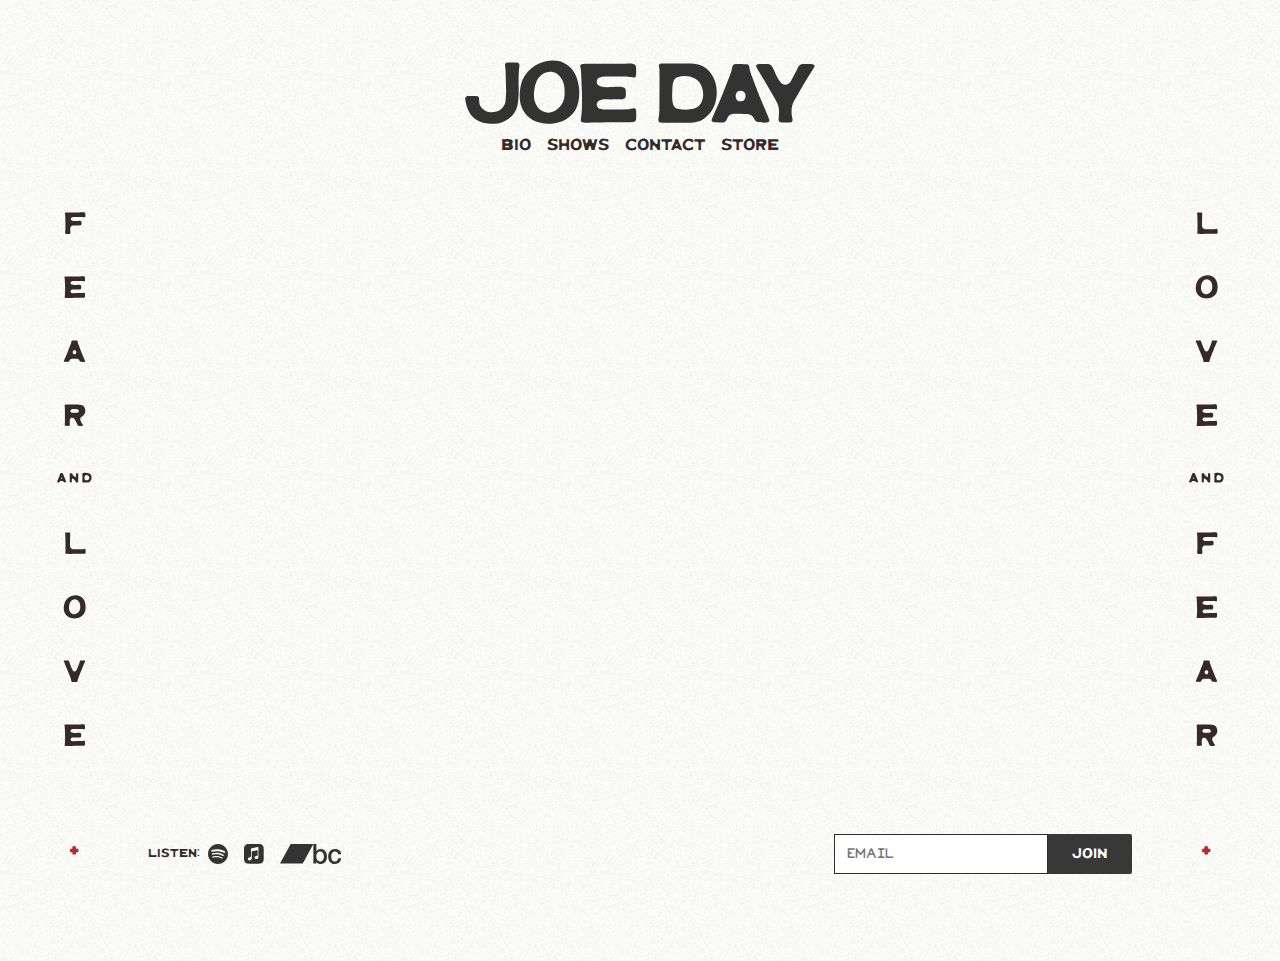
==== index.html @ d2a9a16f "Updates" ====
<!doctype html><html lang="en"><head><meta charset="utf-8"/><link rel="icon" href="/favicon.ico"/><link rel="apple-touch-icon" sizes="180x180" href="/apple-touch-icon.png"><link rel="icon" type="image/png" sizes="32x32" href="/favicon-32x32.png"><link rel="icon" type="image/png" sizes="16x16" href="/favicon-16x16.png"><link rel="manifest" href="/site.webmanifest"><meta name="viewport" content="width=device-width,height=device-height,initial-scale=1"/><meta name="theme-color" content="#000000"/><meta property="og:title" content="Preorder Joe Day’s new album Halflight"/><meta property="og:description" content="Streaming everywhere August 6. Vinyl shipping in October."/><meta property="og:image" content="/HalflightVinylMockup.jpg"/><meta property="og:url" content="https://joedaymusic.com"/><meta property="og:type" content="website"/><meta name="Joe Day Music" content="New album Halflight out August 6th"/><link rel="apple-touch-icon" href="/logo192.png"/><link rel="manifest" href="/manifest.json"/><title>joe day music - new album Halflight out August 6th</title><link href="/static/css/main.81d1c0cc.chunk.css" rel="stylesheet"></head><body><noscript>You need to enable JavaScript to run this app.</noscript><div id="root"></div><script>!function(e){function r(r){for(var n,i,a=r[0],c=r[1],l=r[2],s=0,p=[];s<a.length;s++)i=a[s],Object.prototype.hasOwnProperty.call(o,i)&&o[i]&&p.push(o[i][0]),o[i]=0;for(n in c)Object.prototype.hasOwnProperty.call(c,n)&&(e[n]=c[n]);for(f&&f(r);p.length;)p.shift()();return u.push.apply(u,l||[]),t()}function t(){for(var e,r=0;r<u.length;r++){for(var t=u[r],n=!0,a=1;a<t.length;a++){var c=t[a];0!==o[c]&&(n=!1)}n&&(u.splice(r--,1),e=i(i.s=t[0]))}return e}var n={},o={1:0},u=[];function i(r){if(n[r])return n[r].exports;var t=n[r]={i:r,l:!1,exports:{}};return e[r].call(t.exports,t,t.exports,i),t.l=!0,t.exports}i.e=function(e){var r=[],t=o[e];if(0!==t)if(t)r.push(t[2]);else{var n=new Promise((function(r,n){t=o[e]=[r,n]}));r.push(t[2]=n);var u,a=document.createElement("script");a.charset="utf-8",a.timeout=120,i.nc&&a.setAttribute("nonce",i.nc),a.src=function(e){return i.p+"static/js/"+({}[e]||e)+"."+{3:"8123607f"}[e]+".chunk.js"}(e);var c=new Error;u=function(r){a.onerror=a.onload=null,clearTimeout(l);var t=o[e];if(0!==t){if(t){var n=r&&("load"===r.type?"missing":r.type),u=r&&r.target&&r.target.src;c.message="Loading chunk "+e+" failed.\n("+n+": "+u+")",c.name="ChunkLoadError",c.type=n,c.request=u,t[1](c)}o[e]=void 0}};var l=setTimeout((function(){u({type:"timeout",target:a})}),12e4);a.onerror=a.onload=u,document.head.appendChild(a)}return Promise.all(r)},i.m=e,i.c=n,i.d=function(e,r,t){i.o(e,r)||Object.defineProperty(e,r,{enumerable:!0,get:t})},i.r=function(e){"undefined"!=typeof Symbol&&Symbol.toStringTag&&Object.defineProperty(e,Symbol.toStringTag,{value:"Module"}),Object.defineProperty(e,"__esModule",{value:!0})},i.t=function(e,r){if(1&r&&(e=i(e)),8&r)return e;if(4&r&&"object"==typeof e&&e&&e.__esModule)return e;var t=Object.create(null);if(i.r(t),Object.defineProperty(t,"default",{enumerable:!0,value:e}),2&r&&"string"!=typeof e)for(var n in e)i.d(t,n,function(r){return e[r]}.bind(null,n));return t},i.n=function(e){var r=e&&e.__esModule?function(){return e.default}:function(){return e};return i.d(r,"a",r),r},i.o=function(e,r){return Object.prototype.hasOwnProperty.call(e,r)},i.p="/",i.oe=function(e){throw console.error(e),e};var a=this.webpackJsonpjoedaymusic=this.webpackJsonpjoedaymusic||[],c=a.push.bind(a);a.push=r,a=a.slice();for(var l=0;l<a.length;l++)r(a[l]);var f=c;t()}([])</script><script src="/static/js/2.4524b894.chunk.js"></script><script src="/static/js/main.ec3247ae.chunk.js"></script></body></html>
---- static/css/main.81d1c0cc.chunk.css ----
body,html{height:100%}body{margin:0;background-color:#333;font-family:"Oaxaca",-apple-system,BlinkMacSystemFont,"Segoe UI","Roboto","Oxygen","Ubuntu","Cantarell","Fira Sans","Droid Sans","Helvetica Neue",sans-serif;-webkit-font-smoothing:antialiased;-moz-osx-font-smoothing:grayscale}#root{height:100%}code{font-family:source-code-pro,Menlo,Monaco,Consolas,"Courier New",monospace}@font-face{font-family:"Oaxaca";src:local("Oaxaca"),url(/static/media/Oaxaca.c7e6d112.eot),url(/static/media/Oaxaca.f63270e4.svg) format("svg"),url(/static/media/Oaxaca.2e3c5da6.woff) format("woff"),url(/static/media/Oaxaca.ff43adc2.woff2) format("woff2"),url(/static/media/Oaxaca.c7e6d112.eot?#iefix) format("embedded-opentype")}@font-face{font-family:"Mojave";src:local("Mojave"),url(/static/media/Mojave.374a1930.eot),url(/static/media/Mojave.40712bd8.svg) format("svg"),url(/static/media/Mojave.e47f7054.woff) format("woff"),url(/static/media/Mojave.e7b2c6ed.woff2) format("woff2"),url(/static/media/Mojave.374a1930.eot?#iefix) format("embedded-opentype")}@font-face{font-family:"Sonoma";src:local("Sonoma"),url(/static/media/Sonoma.c1d33930.eot),url(/static/media/Sonoma.c3b6caa3.svg) format("svg"),url(/static/media/Sonoma.3a3c6311.woff) format("woff"),url(/static/media/Sonoma.1a1abfdf.woff2) format("woff2"),url(/static/media/Sonoma.c1d33930.eot?#iefix) format("embedded-opentype")}.home-grid{margin:0;display:flex}.home-content{max-width:100%}.responsive-image{max-width:100%;height:auto}.headline-img{margin-top:24px}a{color:#af2b38;text-decoration:none}a:hover{text-decoration:underline}.description{font-size:29px;letter-spacing:-1.25px;margin:10px 0 0 10px}.headline-blocks{margin:36px 0 0;line-height:.9}.headline-blocks p{margin:0;text-align:center}.headline-block-1{font-size:13vw;letter-spacing:-1vw}.headline-block-2{font-size:4.3vw;padding-bottom:4px}.headline-block-3{font-size:13.6vw;letter-spacing:-1vw}.headline-block-4{font-size:2.8vw;line-height:1}@media only screen and (min-width:1440px){.headline-block-1{font-size:161px;letter-spacing:-8px}.headline-block-2{font-size:51px}.headline-block-3{font-size:155px;letter-spacing:-8px}.headline-block-4{font-size:35px;line-height:unset;letter-spacing:-1px}}.show-row{display:flex;justify-content:space-between;align-items:baseline;font-size:20px;padding:6px 0}.city-state:before,.playing-with:before{color:var(--color-accent);font-family:"Oaxaca";content:"*";padding:0 18px;position:relative;top:8px}.playing-with,.tiny{font-family:"Sonoma";max-width:32ch;overflow:hidden;white-space:nowrap}.tiny{margin-right:3px}.basic-show-info{justify-content:flex-start;margin-right:32px}.basic-show-info,.ticket-info{display:flex;flex-direction:row}.ticket-info{font-family:"Sonoma";justify-content:flex-end}.shows-grid{display:grid;grid-template-columns:repeat(6,1fr);grid-template-rows:auto 1fr auto;grid-template-areas:"title title title title title title" "copy   copy  copy  copy  copy  copy" "creds creds creds creds creds creds"}.shows{grid-area:copy}.upcoming-shows-list{list-style-type:none;margin:32px 0;padding:0}.booking{text-align:center;justify-content:center;margin:128px 0 72px}.booking-copy{font-family:"Mojave"}.divider{font-size:24px}.past-shows-list{list-style-type:none;margin:12px 0;padding:0}.bio-grid{display:grid;grid-template-columns:repeat(6,1fr);grid-template-rows:auto 1fr auto;grid-template-areas:"title  title title title title title" "copy copy  copy  copy  copy  copy" "creds  creds creds creds creds creds";grid-gap:20px}.article-title{letter-spacing:-1px}.article-body{grid-area:copy}.img-l{float:left}.img-l,.img-r{margin:12px 0;max-width:100%;height:auto}.img-r{float:right}.img-container{max-height:269px;display:block}@media only screen and (min-width:768px){.img-container{max-height:184px}.img-l{margin:24px 24px 24px calc(-25% + -4px);float:left}.img-r{margin:24px calc(-25% + -4px) 24px 24px;float:right}.bio-grid{grid-template-columns:repeat(6,1fr);grid-template-rows:auto 1fr auto;grid-template-areas:"title-l  title title title title title-r" "gutter-l copy  copy  copy  copy  gutter-r" "creds    creds creds creds creds creds"}}@media only screen and (min-width:1024px){.img-container{max-height:269px}}.contact-grid{display:grid;grid-template-columns:repeat(6,1fr);grid-template-rows:auto 1fr auto;grid-template-areas:"title title title title title title" "copy  copy  copy  copy  copy  copy" "creds creds creds creds creds creds";grid-gap:20px}.article-title{grid-area:title}.section{grid-area:copy;margin-bottom:64px;line-height:1.2}.email-link{font-family:"Mojave"}.contact-info{margin-top:64px}@media only screen and (min-width:768px){.contact-grid{grid-template-columns:repeat(6,1fr);grid-template-rows:auto 1fr auto;grid-template-areas:"title-l  title title title title title-r" "gutter-l copy  copy  copy  copy  gutter-r" "creds    creds creds creds creds creds"}}html{--color-primary-black:#35292b;--color-primary-white:#fffffa;--color-true-white:#fff;--color-accent:#af2b38;--text-size-title:36px;--text-size-title-sm:24px;--text-size-main:18px;--text-size-small:12px;--font-family-primary:"Oajaca";--font-family-secondary:"Mojave"}h1{font-size:24px;font-size:var(--text-size-title-sm)}h1,h2{margin:0}.body-copy{font-family:"Mojave";letter-spacing:2px;line-height:1.3333}.body-copy,.tiny{font-size:12px;font-size:var(--text-size-small)}@media only screen and (min-width:1440px){h1{font-size:36px;font-size:var(--text-size-title)}.body-copy{font-size:18px;font-size:var(--text-size-main)}}.small{font-size:12px;margin-top:32px}.button{font-family:"Oaxaca"}.App{color:var(--color-primary-black);display:flex;justify-content:center}.app-shell{background:url([data-uri]) 0 0 repeat;background-size:100px;display:grid;grid-template-columns:42px 1fr 42px;grid-template-rows:148px 1fr 148px;grid-template-areas:"header header header" "side-l content side-r" "footer-l footer footer-r";grid-column-gap:0;-webkit-column-gap:0;column-gap:0;width:100%;max-width:1440px;min-height:100vh;margin:0}.site-header{grid-area:header;font-size:12px;display:flex;flex-direction:column;align-items:center;justify-content:center}.site-logo img{height:56px}.site-logo a{color:var(--color-primary-black);text-decoration:none}.site-logo a:hover{text-decoration:none}.site-nav{font-size:12px;margin:12px 0 0}.site-nav a{text-decoration:none;color:var(--color-primary-black);padding:0 8px}.site-nav a:hover{text-decoration:underline}.site-nav .active{color:var(--color-accent)}.site-nav .active:before{content:"+ "}.site-nav .active:after{content:" +"}.site-nav .active:after:hover,.site-nav .active:before:hover{text-decoration:none}.sidebar-l{grid-area:side-l}.sidebar-l,.sidebar-r{display:flex;align-items:center;justify-content:center}.sidebar-r{grid-area:side-r}.sidebar-l img,.sidebar-r img{width:27%}.site-content{grid-area:content}.site-footer{grid-area:footer;flex-direction:column;font-size:10px;justify-content:space-evenly}.site-footer,.streaming-links{display:flex;align-items:center}.streaming-links{font-size:12px}.streaming-icon{height:16px;display:flex;align-items:center;justify-content:center;margin:0 8px;color:var(--color-primary-black)}.streaming-icon img{height:16px}.revue-email-form input{-webkit-appearance:none;appearance:none}.revue-email-form input[type=submit]{font-family:"Oaxaca";font-size:10px;padding:7px;border-radius:2px;border:unset;background-color:#383838;border-top-left-radius:0;border-bottom-left-radius:0;color:var(--color-true-white);cursor:pointer}.revue-email-form{flex-direction:row;justify-content:flex-start;order:-1}.revue-form-field{font-family:"Mojave";font-size:10px;border:0;padding:6px;border:1px solid var(--color-primary-black);border-top-right-radius:0;border-bottom-right-radius:0}.revue-form-field:focus{border-top-right-radius:0;border-bottom-right-radius:0}.revue-form-footer{font-size:10px}.footer-l{grid-area:footer-l}.footer-l,.footer-r{font-size:24px;color:var(--color-accent);display:flex;align-items:center;justify-content:center}.footer-r{grid-area:footer-r}@media only screen and (min-width:768px){.app-shell{grid-template-columns:98px 1fr 98px;grid-template-rows:212px auto 215px}.site-logo img{height:64px}.site-nav{font-size:16px}.sidebar-l img,.sidebar-r img{width:unset}.site-footer{grid-area:footer;display:flex;flex-direction:row;font-size:10px;justify-content:space-between;align-items:center}.streaming-icon img{height:20px}.revue-email-form{order:unset}.revue-email-form input[type=submit]{font-family:"Oaxaca";font-size:14px;padding:13px 24px;border-radius:2px;border:unset;background-color:#383838;border-top-left-radius:0;border-bottom-left-radius:0;color:var(--color-true-white);cursor:pointer}.revue-form-field{font-family:"Mojave";font-size:14px;width:200px;border:0;padding:12px 0 12px 12px;border:1px solid var(--color-primary-black);border-top-right-radius:0;border-bottom-right-radius:0}}@media only screen and (min-width:1024px){.app-shell{grid-template-columns:148px 1fr 148px;grid-template-rows:212px auto 215px}}@media only screen and (min-width:1440px){.app-shell{grid-template-columns:270px 1fr 270px;grid-template-rows:300px auto 215px}.site-logo img{height:96px}.site-nav{font-size:18px;margin:34px 0 0}.streaming-icon img{height:unset}.site-content{min-width:900px}}
/*# sourceMappingURL=main.81d1c0cc.chunk.css.map */
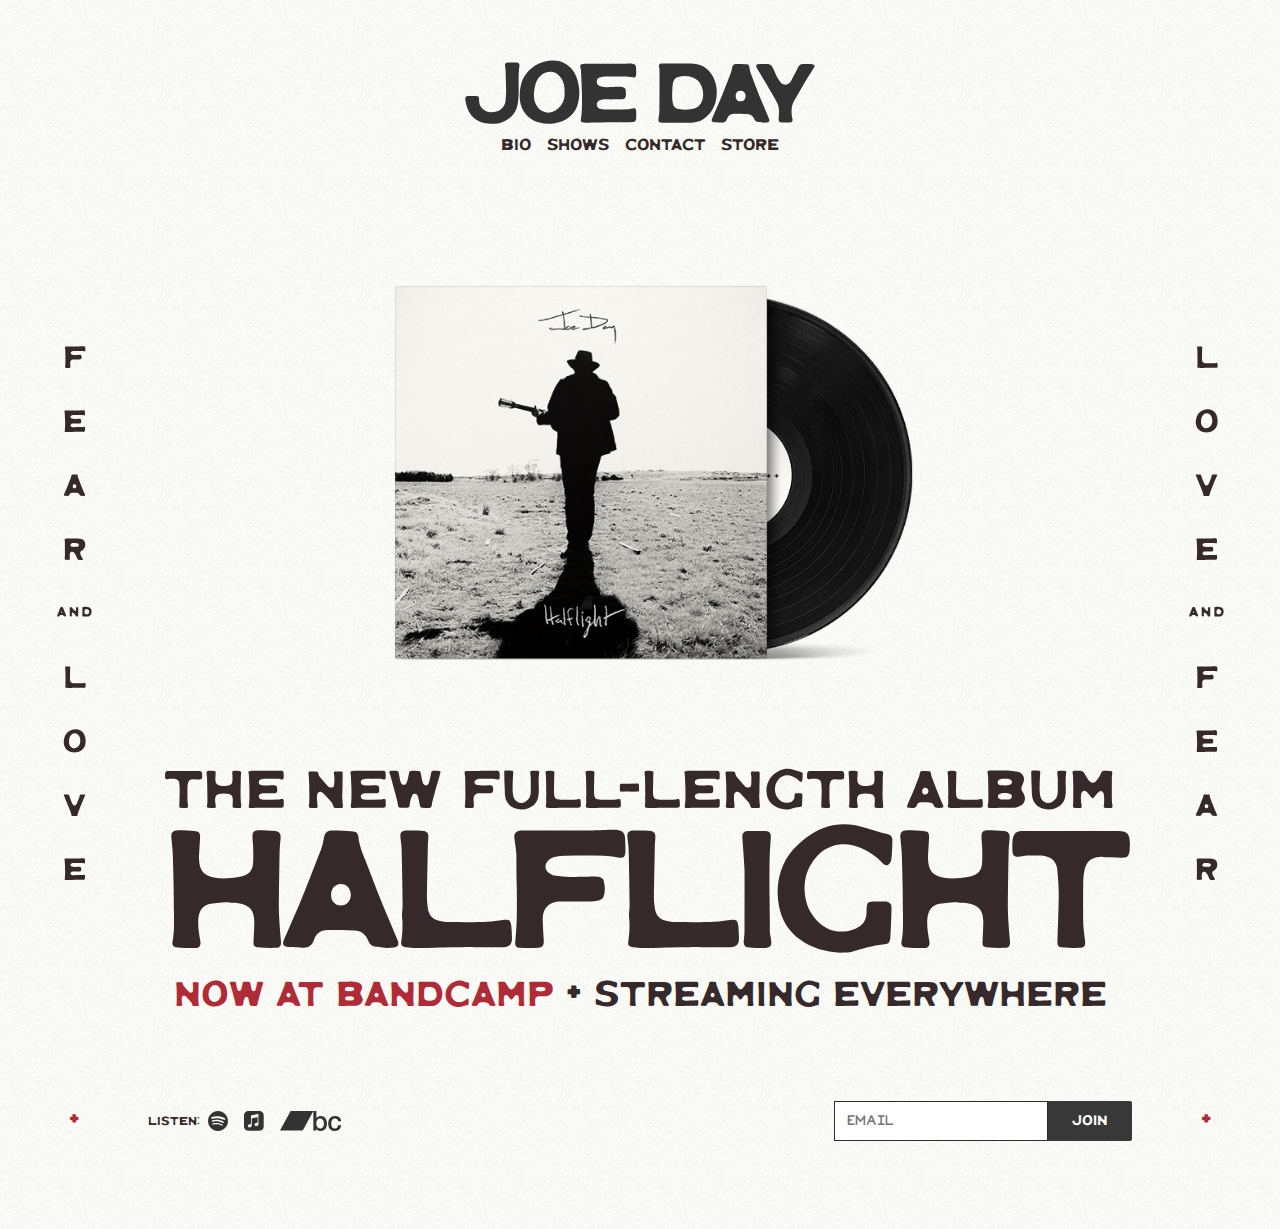
==== commit 8c1aac59: "Updates" ====
--- a/index.html
+++ b/index.html
@@ -1 +1 @@
-<!doctype html><html lang="en"><head><meta charset="utf-8"/><link rel="icon" href="/favicon.ico"/><link rel="apple-touch-icon" sizes="180x180" href="/apple-touch-icon.png"><link rel="icon" type="image/png" sizes="32x32" href="/favicon-32x32.png"><link rel="icon" type="image/png" sizes="16x16" href="/favicon-16x16.png"><link rel="manifest" href="/site.webmanifest"><meta name="viewport" content="width=device-width,height=device-height,initial-scale=1"/><meta name="theme-color" content="#000000"/><meta property="og:title" content="Preorder Joe Day’s new album Halflight"/><meta property="og:description" content="Streaming everywhere August 6. Vinyl shipping in October."/><meta property="og:image" content="/HalflightVinylMockup.jpg"/><meta property="og:url" content="https://joedaymusic.com"/><meta property="og:type" content="website"/><meta name="Joe Day Music" content="New album Halflight out August 6th"/><link rel="apple-touch-icon" href="/logo192.png"/><link rel="manifest" href="/manifest.json"/><title>joe day music - new album Halflight out August 6th</title><link href="/static/css/main.81d1c0cc.chunk.css" rel="stylesheet"></head><body><noscript>You need to enable JavaScript to run this app.</noscript><div id="root"></div><script>!function(e){function r(r){for(var n,i,a=r[0],c=r[1],l=r[2],s=0,p=[];s<a.length;s++)i=a[s],Object.prototype.hasOwnProperty.call(o,i)&&o[i]&&p.push(o[i][0]),o[i]=0;for(n in c)Object.prototype.hasOwnProperty.call(c,n)&&(e[n]=c[n]);for(f&&f(r);p.length;)p.shift()();return u.push.apply(u,l||[]),t()}function t(){for(var e,r=0;r<u.length;r++){for(var t=u[r],n=!0,a=1;a<t.length;a++){var c=t[a];0!==o[c]&&(n=!1)}n&&(u.splice(r--,1),e=i(i.s=t[0]))}return e}var n={},o={1:0},u=[];function i(r){if(n[r])return n[r].exports;var t=n[r]={i:r,l:!1,exports:{}};return e[r].call(t.exports,t,t.exports,i),t.l=!0,t.exports}i.e=function(e){var r=[],t=o[e];if(0!==t)if(t)r.push(t[2]);else{var n=new Promise((function(r,n){t=o[e]=[r,n]}));r.push(t[2]=n);var u,a=document.createElement("script");a.charset="utf-8",a.timeout=120,i.nc&&a.setAttribute("nonce",i.nc),a.src=function(e){return i.p+"static/js/"+({}[e]||e)+"."+{3:"8123607f"}[e]+".chunk.js"}(e);var c=new Error;u=function(r){a.onerror=a.onload=null,clearTimeout(l);var t=o[e];if(0!==t){if(t){var n=r&&("load"===r.type?"missing":r.type),u=r&&r.target&&r.target.src;c.message="Loading chunk "+e+" failed.\n("+n+": "+u+")",c.name="ChunkLoadError",c.type=n,c.request=u,t[1](c)}o[e]=void 0}};var l=setTimeout((function(){u({type:"timeout",target:a})}),12e4);a.onerror=a.onload=u,document.head.appendChild(a)}return Promise.all(r)},i.m=e,i.c=n,i.d=function(e,r,t){i.o(e,r)||Object.defineProperty(e,r,{enumerable:!0,get:t})},i.r=function(e){"undefined"!=typeof Symbol&&Symbol.toStringTag&&Object.defineProperty(e,Symbol.toStringTag,{value:"Module"}),Object.defineProperty(e,"__esModule",{value:!0})},i.t=function(e,r){if(1&r&&(e=i(e)),8&r)return e;if(4&r&&"object"==typeof e&&e&&e.__esModule)return e;var t=Object.create(null);if(i.r(t),Object.defineProperty(t,"default",{enumerable:!0,value:e}),2&r&&"string"!=typeof e)for(var n in e)i.d(t,n,function(r){return e[r]}.bind(null,n));return t},i.n=function(e){var r=e&&e.__esModule?function(){return e.default}:function(){return e};return i.d(r,"a",r),r},i.o=function(e,r){return Object.prototype.hasOwnProperty.call(e,r)},i.p="/",i.oe=function(e){throw console.error(e),e};var a=this.webpackJsonpjoedaymusic=this.webpackJsonpjoedaymusic||[],c=a.push.bind(a);a.push=r,a=a.slice();for(var l=0;l<a.length;l++)r(a[l]);var f=c;t()}([])</script><script src="/static/js/2.4524b894.chunk.js"></script><script src="/static/js/main.ec3247ae.chunk.js"></script></body></html>+<!doctype html><html lang="en"><head><meta charset="utf-8"/><link rel="icon" href="/favicon.ico"/><link rel="apple-touch-icon" sizes="180x180" href="/apple-touch-icon.png"><link rel="icon" type="image/png" sizes="32x32" href="/favicon-32x32.png"><link rel="icon" type="image/png" sizes="16x16" href="/favicon-16x16.png"><link rel="manifest" href="/site.webmanifest"><meta name="viewport" content="width=device-width,height=device-height,initial-scale=1"/><meta name="theme-color" content="#000000"/><meta property="og:title" content="Preorder Joe Day’s new album Halflight"/><meta property="og:description" content="Streaming everywhere August 6. Vinyl shipping in October."/><meta property="og:image" content="/HalflightVinylMockup.jpg"/><meta property="og:url" content="https://joedaymusic.com"/><meta property="og:type" content="website"/><meta name="Joe Day Music" content="New album Halflight out August 6th"/><link rel="apple-touch-icon" href="/logo192.png"/><link rel="manifest" href="/manifest.json"/><title>joe day music - new album Halflight out August 6th</title><link href="/static/css/main.0217295e.chunk.css" rel="stylesheet"></head><body><noscript>You need to enable JavaScript to run this app.</noscript><div id="root"></div><script>!function(e){function r(r){for(var n,i,a=r[0],c=r[1],l=r[2],s=0,p=[];s<a.length;s++)i=a[s],Object.prototype.hasOwnProperty.call(o,i)&&o[i]&&p.push(o[i][0]),o[i]=0;for(n in c)Object.prototype.hasOwnProperty.call(c,n)&&(e[n]=c[n]);for(f&&f(r);p.length;)p.shift()();return u.push.apply(u,l||[]),t()}function t(){for(var e,r=0;r<u.length;r++){for(var t=u[r],n=!0,a=1;a<t.length;a++){var c=t[a];0!==o[c]&&(n=!1)}n&&(u.splice(r--,1),e=i(i.s=t[0]))}return e}var n={},o={1:0},u=[];function i(r){if(n[r])return n[r].exports;var t=n[r]={i:r,l:!1,exports:{}};return e[r].call(t.exports,t,t.exports,i),t.l=!0,t.exports}i.e=function(e){var r=[],t=o[e];if(0!==t)if(t)r.push(t[2]);else{var n=new Promise((function(r,n){t=o[e]=[r,n]}));r.push(t[2]=n);var u,a=document.createElement("script");a.charset="utf-8",a.timeout=120,i.nc&&a.setAttribute("nonce",i.nc),a.src=function(e){return i.p+"static/js/"+({}[e]||e)+"."+{3:"124e9b86"}[e]+".chunk.js"}(e);var c=new Error;u=function(r){a.onerror=a.onload=null,clearTimeout(l);var t=o[e];if(0!==t){if(t){var n=r&&("load"===r.type?"missing":r.type),u=r&&r.target&&r.target.src;c.message="Loading chunk "+e+" failed.\n("+n+": "+u+")",c.name="ChunkLoadError",c.type=n,c.request=u,t[1](c)}o[e]=void 0}};var l=setTimeout((function(){u({type:"timeout",target:a})}),12e4);a.onerror=a.onload=u,document.head.appendChild(a)}return Promise.all(r)},i.m=e,i.c=n,i.d=function(e,r,t){i.o(e,r)||Object.defineProperty(e,r,{enumerable:!0,get:t})},i.r=function(e){"undefined"!=typeof Symbol&&Symbol.toStringTag&&Object.defineProperty(e,Symbol.toStringTag,{value:"Module"}),Object.defineProperty(e,"__esModule",{value:!0})},i.t=function(e,r){if(1&r&&(e=i(e)),8&r)return e;if(4&r&&"object"==typeof e&&e&&e.__esModule)return e;var t=Object.create(null);if(i.r(t),Object.defineProperty(t,"default",{enumerable:!0,value:e}),2&r&&"string"!=typeof e)for(var n in e)i.d(t,n,function(r){return e[r]}.bind(null,n));return t},i.n=function(e){var r=e&&e.__esModule?function(){return e.default}:function(){return e};return i.d(r,"a",r),r},i.o=function(e,r){return Object.prototype.hasOwnProperty.call(e,r)},i.p="/",i.oe=function(e){throw console.error(e),e};var a=this.webpackJsonpjoedaymusic=this.webpackJsonpjoedaymusic||[],c=a.push.bind(a);a.push=r,a=a.slice();for(var l=0;l<a.length;l++)r(a[l]);var f=c;t()}([])</script><script src="/static/js/2.aa085b47.chunk.js"></script><script src="/static/js/main.9350f837.chunk.js"></script></body></html>--- a/static/css/main.0217295e.chunk.css
+++ b/static/css/main.0217295e.chunk.css
@@ -0,0 +1,2 @@
+body,html{height:100%}body{margin:0;background-color:#333;font-family:"Oaxaca",-apple-system,BlinkMacSystemFont,"Segoe UI","Roboto","Oxygen","Ubuntu","Cantarell","Fira Sans","Droid Sans","Helvetica Neue",sans-serif;-webkit-font-smoothing:antialiased;-moz-osx-font-smoothing:grayscale}#root{height:100%}code{font-family:source-code-pro,Menlo,Monaco,Consolas,"Courier New",monospace}@font-face{font-family:"Oaxaca";src:local("Oaxaca"),url(/static/media/Oaxaca.c7e6d112.eot),url(/static/media/Oaxaca.f63270e4.svg) format("svg"),url(/static/media/Oaxaca.2e3c5da6.woff) format("woff"),url(/static/media/Oaxaca.ff43adc2.woff2) format("woff2"),url(/static/media/Oaxaca.c7e6d112.eot?#iefix) format("embedded-opentype")}@font-face{font-family:"Mojave";src:local("Mojave"),url(/static/media/Mojave.374a1930.eot),url(/static/media/Mojave.40712bd8.svg) format("svg"),url(/static/media/Mojave.e47f7054.woff) format("woff"),url(/static/media/Mojave.e7b2c6ed.woff2) format("woff2"),url(/static/media/Mojave.374a1930.eot?#iefix) format("embedded-opentype")}@font-face{font-family:"Sonoma";src:local("Sonoma"),url(/static/media/Sonoma.c1d33930.eot),url(/static/media/Sonoma.c3b6caa3.svg) format("svg"),url(/static/media/Sonoma.3a3c6311.woff) format("woff"),url(/static/media/Sonoma.1a1abfdf.woff2) format("woff2"),url(/static/media/Sonoma.c1d33930.eot?#iefix) format("embedded-opentype")}.home-grid{margin:0;display:flex}.home-content{max-width:100%}.responsive-image{max-width:100%;height:auto}.headline-img{margin-top:24px}a{color:#af2b38;text-decoration:none}a:hover{text-decoration:underline}.description{font-size:29px;letter-spacing:-1.25px;margin:10px 0 0 10px}.headline-blocks{margin:36px 0 0;line-height:.9}.headline-blocks p{margin:0;text-align:center}.headline-block-1{font-size:13vw;letter-spacing:-1vw}.headline-block-2{font-size:4.3vw;padding-bottom:4px}.headline-block-3{font-size:13.6vw;letter-spacing:-1vw}.headline-block-4{font-size:2.8vw;line-height:1}@media only screen and (min-width:1440px){.headline-block-1{font-size:161px;letter-spacing:-8px}.headline-block-2{font-size:51px}.headline-block-3{font-size:155px;letter-spacing:-8px}.headline-block-4{font-size:35px;line-height:unset;letter-spacing:-1px}}.show-row{display:flex;flex-direction:column;align-items:baseline;font-size:20px;padding:6px 0}.city-state:before,.playing-with:before{display:none}.city-state,.playing-with,.tiny{font-family:"Sonoma"}.playing-with,.tiny{max-width:32ch;overflow:hidden;white-space:nowrap}.tiny{margin-right:3px}.basic-show-info{display:flex;flex-direction:column;justify-content:flex-start}.ticket-info{font-family:"Sonoma";display:flex;flex-direction:row;justify-content:flex-end}@media only screen and (min-width:1440px){.show-row{display:flex;justify-content:space-between;align-items:baseline;font-size:20px;padding:6px 0}.basic-show-info{display:flex;flex-direction:row;justify-content:flex-start;margin-right:32px}.city-state:before,.playing-with:before{color:var(--color-accent);font-family:"Oaxaca";content:"*";padding:0 18px;position:relative;top:8px;display:unset}}.shows-grid{display:grid;grid-template-columns:repeat(6,1fr);grid-template-rows:auto 1fr auto;grid-template-areas:"title title title title title title" "copy   copy  copy  copy  copy  copy" "creds creds creds creds creds creds"}.shows{grid-area:copy}.upcoming-shows-list{list-style-type:none;margin:32px 0;padding:0}.booking{text-align:center;justify-content:center;margin:128px 0 72px}.booking-copy{font-family:"Mojave"}.divider{font-size:24px}.past-shows-list{list-style-type:none;margin:12px 0;padding:0}.bio-grid{display:grid;grid-template-columns:repeat(6,1fr);grid-template-rows:auto 1fr auto;grid-template-areas:"title  title title title title title" "copy copy  copy  copy  copy  copy" "creds  creds creds creds creds creds";grid-gap:20px}.article-title{letter-spacing:-1px}.article-body{grid-area:copy}.img-l{float:left}.img-l,.img-r{margin:12px 0;max-width:100%;height:auto}.img-r{float:right}.img-container{max-height:269px;display:block}@media only screen and (min-width:768px){.img-container{max-height:184px}.img-l{margin:24px 24px 24px calc(-25% + -4px);float:left}.img-r{margin:24px calc(-25% + -4px) 24px 24px;float:right}.bio-grid{grid-template-columns:repeat(6,1fr);grid-template-rows:auto 1fr auto;grid-template-areas:"title-l  title title title title title-r" "gutter-l copy  copy  copy  copy  gutter-r" "creds    creds creds creds creds creds"}}@media only screen and (min-width:1024px){.img-container{max-height:269px}}.contact-grid{display:grid;grid-template-columns:repeat(6,1fr);grid-template-rows:auto 1fr auto;grid-template-areas:"title title title title title title" "copy  copy  copy  copy  copy  copy" "creds creds creds creds creds creds";grid-gap:20px}.article-title{grid-area:title}.section{grid-area:copy;margin-bottom:64px;line-height:1.2}.email-link{font-family:"Mojave"}.contact-info{margin-top:64px}@media only screen and (min-width:768px){.contact-grid{grid-template-columns:repeat(6,1fr);grid-template-rows:auto 1fr auto;grid-template-areas:"title-l  title title title title title-r" "gutter-l copy  copy  copy  copy  gutter-r" "creds    creds creds creds creds creds"}}html{--color-primary-black:#35292b;--color-primary-white:#fffffa;--color-true-white:#fff;--color-accent:#af2b38;--text-size-title:36px;--text-size-title-sm:24px;--text-size-main:18px;--text-size-small:12px;--font-family-primary:"Oajaca";--font-family-secondary:"Mojave"}h1{font-size:24px;font-size:var(--text-size-title-sm)}h1,h2{margin:0}.body-copy{font-family:"Mojave";letter-spacing:2px;line-height:1.3333}.body-copy,.tiny{font-size:12px;font-size:var(--text-size-small)}@media only screen and (min-width:1440px){h1{font-size:36px;font-size:var(--text-size-title)}.body-copy{font-size:18px;font-size:var(--text-size-main)}}.small{font-size:12px;margin-top:32px}.button{font-family:"Oaxaca"}.App{color:var(--color-primary-black);display:flex;justify-content:center}.app-shell{background:url([data-uri]) 0 0 repeat;background-size:100px;display:grid;grid-template-columns:42px 1fr 42px;grid-template-rows:148px 1fr 148px;grid-template-areas:"header header header" "side-l content side-r" "footer-l footer footer-r";grid-column-gap:0;-webkit-column-gap:0;column-gap:0;width:100%;max-width:1440px;min-height:100vh;margin:0}.site-header{grid-area:header;font-size:12px;display:flex;flex-direction:column;align-items:center;justify-content:center}.site-logo img{height:56px}.site-logo a{color:var(--color-primary-black);text-decoration:none}.site-logo a:hover{text-decoration:none}.site-nav{font-size:12px;margin:12px 0 0}.site-nav a{text-decoration:none;color:var(--color-primary-black);padding:0 8px}.site-nav a:hover{text-decoration:underline}.site-nav .active{color:var(--color-accent)}.site-nav .active:before{content:"+ "}.site-nav .active:after{content:" +"}.site-nav .active:after:hover,.site-nav .active:before:hover{text-decoration:none}.sidebar-l{grid-area:side-l}.sidebar-l,.sidebar-r{display:flex;align-items:center;justify-content:center}.sidebar-r{grid-area:side-r}.sidebar-l img,.sidebar-r img{width:27%}.site-content{grid-area:content}.site-footer{grid-area:footer;flex-direction:column;font-size:10px;justify-content:space-evenly}.site-footer,.streaming-links{display:flex;align-items:center}.streaming-links{font-size:12px}.streaming-icon{height:16px;display:flex;align-items:center;justify-content:center;margin:0 8px;color:var(--color-primary-black)}.streaming-icon img{height:16px}.revue-email-form input{-webkit-appearance:none;appearance:none}.revue-email-form input[type=submit]{font-family:"Oaxaca";font-size:10px;padding:7px;border-radius:2px;border:unset;background-color:#383838;border-top-left-radius:0;border-bottom-left-radius:0;color:var(--color-true-white);cursor:pointer}.revue-email-form{flex-direction:row;justify-content:flex-start;order:-1}.revue-form-field{font-family:"Mojave";font-size:10px;border:0;padding:6px;border:1px solid var(--color-primary-black);border-top-right-radius:0;border-bottom-right-radius:0}.revue-form-field:focus{border-top-right-radius:0;border-bottom-right-radius:0}.revue-form-footer{font-size:10px}.footer-l{grid-area:footer-l}.footer-l,.footer-r{font-size:24px;color:var(--color-accent);display:flex;align-items:center;justify-content:center}.footer-r{grid-area:footer-r}@media only screen and (min-width:768px){.app-shell{grid-template-columns:98px 1fr 98px;grid-template-rows:212px auto 215px}.site-logo img{height:64px}.site-nav{font-size:16px}.sidebar-l img,.sidebar-r img{width:unset}.site-footer{grid-area:footer;display:flex;flex-direction:row;font-size:10px;justify-content:space-between;align-items:center}.streaming-icon img{height:20px}.revue-email-form{order:unset}.revue-email-form input[type=submit]{font-family:"Oaxaca";font-size:14px;padding:13px 24px;border-radius:2px;border:unset;background-color:#383838;border-top-left-radius:0;border-bottom-left-radius:0;color:var(--color-true-white);cursor:pointer}.revue-form-field{font-family:"Mojave";font-size:14px;width:200px;border:0;padding:12px 0 12px 12px;border:1px solid var(--color-primary-black);border-top-right-radius:0;border-bottom-right-radius:0}}@media only screen and (min-width:1024px){.app-shell{grid-template-columns:148px 1fr 148px;grid-template-rows:212px auto 215px}}@media only screen and (min-width:1440px){.app-shell{grid-template-columns:270px 1fr 270px;grid-template-rows:300px auto 215px}.site-logo img{height:96px}.site-nav{font-size:18px;margin:34px 0 0}.streaming-icon img{height:unset}.site-content{min-width:900px}}
+/*# sourceMappingURL=main.0217295e.chunk.css.map */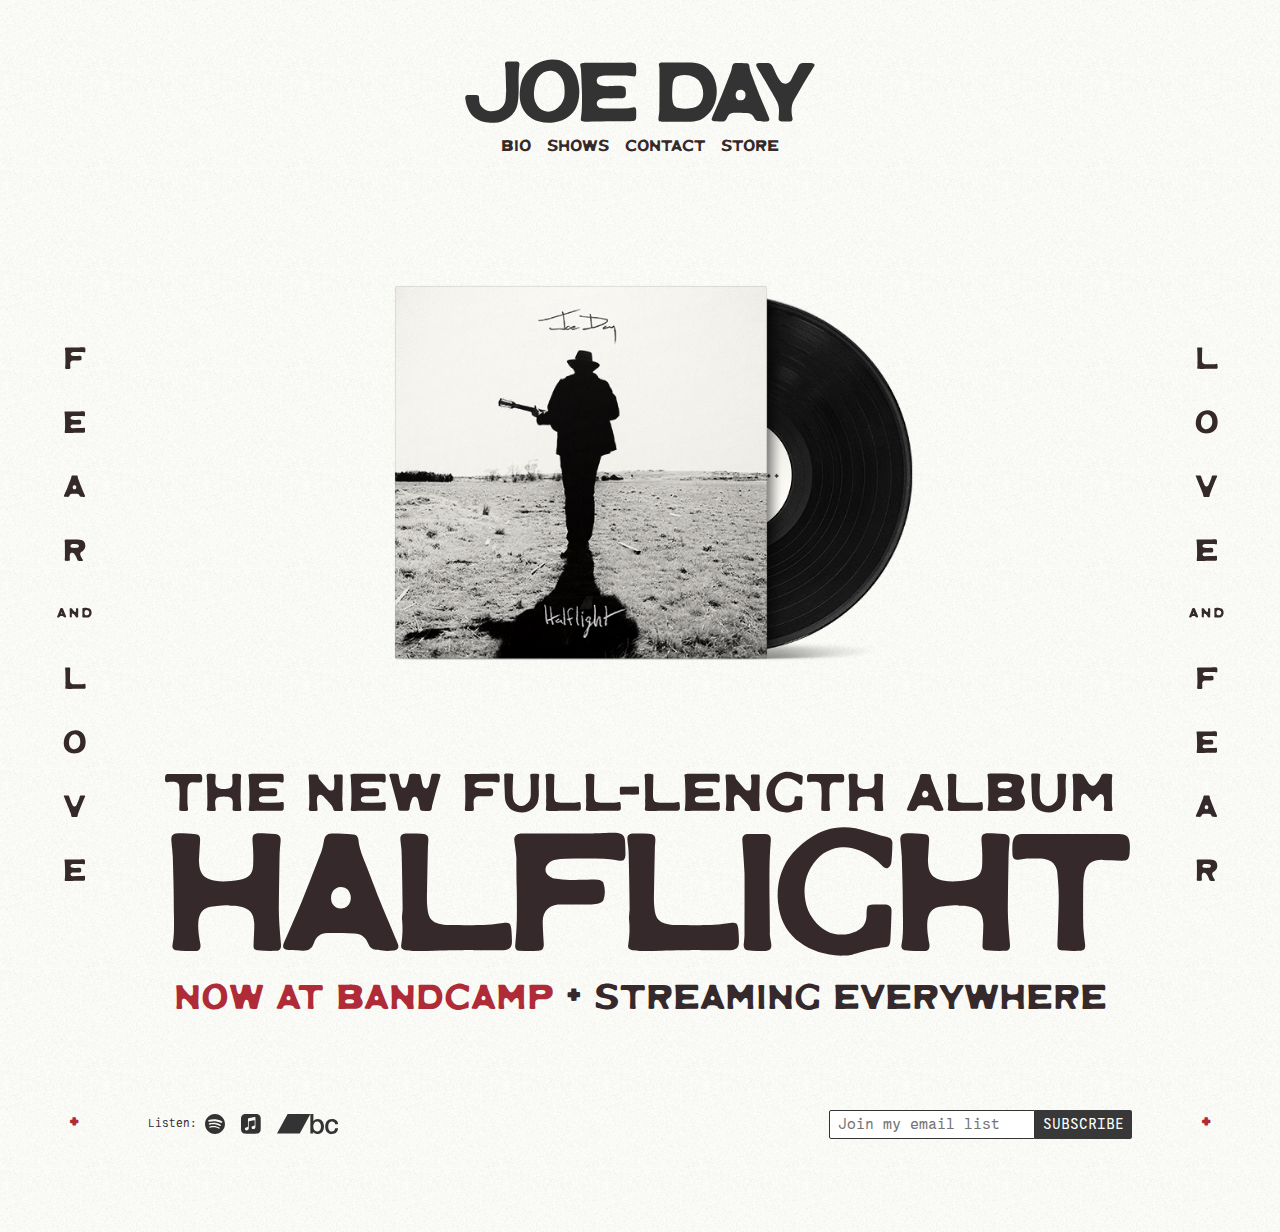
==== commit 784ca228: "Updates" ====
--- a/index.html
+++ b/index.html
@@ -1 +1 @@
-<!doctype html><html lang="en"><head><meta charset="utf-8"/><link rel="icon" href="/favicon.ico"/><link rel="apple-touch-icon" sizes="180x180" href="/apple-touch-icon.png"><link rel="icon" type="image/png" sizes="32x32" href="/favicon-32x32.png"><link rel="icon" type="image/png" sizes="16x16" href="/favicon-16x16.png"><link rel="manifest" href="/site.webmanifest"><meta name="viewport" content="width=device-width,height=device-height,initial-scale=1"/><meta name="theme-color" content="#000000"/><meta property="og:title" content="Preorder Joe Day’s new album Halflight"/><meta property="og:description" content="Streaming everywhere August 6. Vinyl shipping in October."/><meta property="og:image" content="/HalflightVinylMockup.jpg"/><meta property="og:url" content="https://joedaymusic.com"/><meta property="og:type" content="website"/><meta name="Joe Day Music" content="New album Halflight out August 6th"/><link rel="apple-touch-icon" href="/logo192.png"/><link rel="manifest" href="/manifest.json"/><title>joe day music - new album Halflight out August 6th</title><link href="/static/css/main.0217295e.chunk.css" rel="stylesheet"></head><body><noscript>You need to enable JavaScript to run this app.</noscript><div id="root"></div><script>!function(e){function r(r){for(var n,i,a=r[0],c=r[1],l=r[2],s=0,p=[];s<a.length;s++)i=a[s],Object.prototype.hasOwnProperty.call(o,i)&&o[i]&&p.push(o[i][0]),o[i]=0;for(n in c)Object.prototype.hasOwnProperty.call(c,n)&&(e[n]=c[n]);for(f&&f(r);p.length;)p.shift()();return u.push.apply(u,l||[]),t()}function t(){for(var e,r=0;r<u.length;r++){for(var t=u[r],n=!0,a=1;a<t.length;a++){var c=t[a];0!==o[c]&&(n=!1)}n&&(u.splice(r--,1),e=i(i.s=t[0]))}return e}var n={},o={1:0},u=[];function i(r){if(n[r])return n[r].exports;var t=n[r]={i:r,l:!1,exports:{}};return e[r].call(t.exports,t,t.exports,i),t.l=!0,t.exports}i.e=function(e){var r=[],t=o[e];if(0!==t)if(t)r.push(t[2]);else{var n=new Promise((function(r,n){t=o[e]=[r,n]}));r.push(t[2]=n);var u,a=document.createElement("script");a.charset="utf-8",a.timeout=120,i.nc&&a.setAttribute("nonce",i.nc),a.src=function(e){return i.p+"static/js/"+({}[e]||e)+"."+{3:"124e9b86"}[e]+".chunk.js"}(e);var c=new Error;u=function(r){a.onerror=a.onload=null,clearTimeout(l);var t=o[e];if(0!==t){if(t){var n=r&&("load"===r.type?"missing":r.type),u=r&&r.target&&r.target.src;c.message="Loading chunk "+e+" failed.\n("+n+": "+u+")",c.name="ChunkLoadError",c.type=n,c.request=u,t[1](c)}o[e]=void 0}};var l=setTimeout((function(){u({type:"timeout",target:a})}),12e4);a.onerror=a.onload=u,document.head.appendChild(a)}return Promise.all(r)},i.m=e,i.c=n,i.d=function(e,r,t){i.o(e,r)||Object.defineProperty(e,r,{enumerable:!0,get:t})},i.r=function(e){"undefined"!=typeof Symbol&&Symbol.toStringTag&&Object.defineProperty(e,Symbol.toStringTag,{value:"Module"}),Object.defineProperty(e,"__esModule",{value:!0})},i.t=function(e,r){if(1&r&&(e=i(e)),8&r)return e;if(4&r&&"object"==typeof e&&e&&e.__esModule)return e;var t=Object.create(null);if(i.r(t),Object.defineProperty(t,"default",{enumerable:!0,value:e}),2&r&&"string"!=typeof e)for(var n in e)i.d(t,n,function(r){return e[r]}.bind(null,n));return t},i.n=function(e){var r=e&&e.__esModule?function(){return e.default}:function(){return e};return i.d(r,"a",r),r},i.o=function(e,r){return Object.prototype.hasOwnProperty.call(e,r)},i.p="/",i.oe=function(e){throw console.error(e),e};var a=this.webpackJsonpjoedaymusic=this.webpackJsonpjoedaymusic||[],c=a.push.bind(a);a.push=r,a=a.slice();for(var l=0;l<a.length;l++)r(a[l]);var f=c;t()}([])</script><script src="/static/js/2.aa085b47.chunk.js"></script><script src="/static/js/main.9350f837.chunk.js"></script></body></html>+<!doctype html><html lang="en"><head><meta charset="utf-8"/><link rel="icon" href="/favicon.ico"/><link rel="apple-touch-icon" sizes="180x180" href="/apple-touch-icon.png"><link rel="icon" type="image/png" sizes="32x32" href="/favicon-32x32.png"><link rel="icon" type="image/png" sizes="16x16" href="/favicon-16x16.png"><link rel="manifest" href="/site.webmanifest"><meta name="viewport" content="width=device-width,height=device-height,initial-scale=1"/><meta name="theme-color" content="#000000"/><meta property="og:title" content="Preorder Joe Day’s new album Halflight"/><meta property="og:description" content="Streaming everywhere August 6. Vinyl shipping in October."/><meta property="og:image" content="/HalflightVinylMockup.jpg"/><meta property="og:url" content="https://joedaymusic.com"/><meta property="og:type" content="website"/><meta name="Joe Day Music" content="New album Halflight out August 6th"/><link rel="apple-touch-icon" href="/logo192.png"/><link rel="manifest" href="/manifest.json"/><title>joe day music - new album Halflight out August 6th</title><link href="/static/css/main.6582b769.chunk.css" rel="stylesheet"></head><body><noscript>You need to enable JavaScript to run this app.</noscript><div id="root"></div><script>!function(e){function r(r){for(var n,i,a=r[0],c=r[1],l=r[2],s=0,p=[];s<a.length;s++)i=a[s],Object.prototype.hasOwnProperty.call(o,i)&&o[i]&&p.push(o[i][0]),o[i]=0;for(n in c)Object.prototype.hasOwnProperty.call(c,n)&&(e[n]=c[n]);for(f&&f(r);p.length;)p.shift()();return u.push.apply(u,l||[]),t()}function t(){for(var e,r=0;r<u.length;r++){for(var t=u[r],n=!0,a=1;a<t.length;a++){var c=t[a];0!==o[c]&&(n=!1)}n&&(u.splice(r--,1),e=i(i.s=t[0]))}return e}var n={},o={1:0},u=[];function i(r){if(n[r])return n[r].exports;var t=n[r]={i:r,l:!1,exports:{}};return e[r].call(t.exports,t,t.exports,i),t.l=!0,t.exports}i.e=function(e){var r=[],t=o[e];if(0!==t)if(t)r.push(t[2]);else{var n=new Promise((function(r,n){t=o[e]=[r,n]}));r.push(t[2]=n);var u,a=document.createElement("script");a.charset="utf-8",a.timeout=120,i.nc&&a.setAttribute("nonce",i.nc),a.src=function(e){return i.p+"static/js/"+({}[e]||e)+"."+{3:"f924e9b4"}[e]+".chunk.js"}(e);var c=new Error;u=function(r){a.onerror=a.onload=null,clearTimeout(l);var t=o[e];if(0!==t){if(t){var n=r&&("load"===r.type?"missing":r.type),u=r&&r.target&&r.target.src;c.message="Loading chunk "+e+" failed.\n("+n+": "+u+")",c.name="ChunkLoadError",c.type=n,c.request=u,t[1](c)}o[e]=void 0}};var l=setTimeout((function(){u({type:"timeout",target:a})}),12e4);a.onerror=a.onload=u,document.head.appendChild(a)}return Promise.all(r)},i.m=e,i.c=n,i.d=function(e,r,t){i.o(e,r)||Object.defineProperty(e,r,{enumerable:!0,get:t})},i.r=function(e){"undefined"!=typeof Symbol&&Symbol.toStringTag&&Object.defineProperty(e,Symbol.toStringTag,{value:"Module"}),Object.defineProperty(e,"__esModule",{value:!0})},i.t=function(e,r){if(1&r&&(e=i(e)),8&r)return e;if(4&r&&"object"==typeof e&&e&&e.__esModule)return e;var t=Object.create(null);if(i.r(t),Object.defineProperty(t,"default",{enumerable:!0,value:e}),2&r&&"string"!=typeof e)for(var n in e)i.d(t,n,function(r){return e[r]}.bind(null,n));return t},i.n=function(e){var r=e&&e.__esModule?function(){return e.default}:function(){return e};return i.d(r,"a",r),r},i.o=function(e,r){return Object.prototype.hasOwnProperty.call(e,r)},i.p="/",i.oe=function(e){throw console.error(e),e};var a=this.webpackJsonpjoedaymusic=this.webpackJsonpjoedaymusic||[],c=a.push.bind(a);a.push=r,a=a.slice();for(var l=0;l<a.length;l++)r(a[l]);var f=c;t()}([])</script><script src="/static/js/2.e29686b8.chunk.js"></script><script src="/static/js/main.cb400c48.chunk.js"></script></body></html>--- a/static/css/main.6582b769.chunk.css
+++ b/static/css/main.6582b769.chunk.css
@@ -0,0 +1,2 @@
+body,html{height:100%}body{margin:0;background-color:#333;font-family:"VCTR Mono","Courier","Courier New",Courier,monospace;-webkit-font-smoothing:antialiased;-moz-osx-font-smoothing:grayscale}#root{height:100%}code{font-family:source-code-pro,Menlo,Monaco,Consolas,"Courier New",monospace}@font-face{font-family:"Oaxaca";src:local("Oaxaca"),url(/static/media/Oaxaca.c7e6d112.eot),url(/static/media/Oaxaca.f63270e4.svg) format("svg"),url(/static/media/Oaxaca.2e3c5da6.woff) format("woff"),url(/static/media/Oaxaca.ff43adc2.woff2) format("woff2"),url(/static/media/Oaxaca.c7e6d112.eot?#iefix) format("embedded-opentype")}@font-face{font-family:"Mojave";src:local("Mojave"),url(/static/media/Mojave.374a1930.eot),url(/static/media/Mojave.40712bd8.svg) format("svg"),url(/static/media/Mojave.e47f7054.woff) format("woff"),url(/static/media/Mojave.e7b2c6ed.woff2) format("woff2"),url(/static/media/Mojave.374a1930.eot?#iefix) format("embedded-opentype")}@font-face{font-family:"Sonoma";src:local("Sonoma"),url(/static/media/Sonoma.c1d33930.eot),url(/static/media/Sonoma.c3b6caa3.svg) format("svg"),url(/static/media/Sonoma.3a3c6311.woff) format("woff"),url(/static/media/Sonoma.1a1abfdf.woff2) format("woff2"),url(/static/media/Sonoma.c1d33930.eot?#iefix) format("embedded-opentype")}@font-face{font-family:"VCTR Mono";src:local("VCTR Mono"),url(/static/media/VCTR-Mono-v0.10-Regular.cd730e3f.woff2) format("woff2");font-weight:400;font-style:normal}@font-face{font-family:"VCTR Mono";src:local("VCTR Mono"),url(/static/media/VCTR-Mono-v0.10-RegularItalic.bcb89bf5.woff2) format("woff2");font-weight:400;font-style:italic}@font-face{font-family:"VCTR Mono";src:local("VCTR Mono"),url(/static/media/VCTR-Mono-v0.10-Light.1a1ff73c.woff2) format("woff2");font-weight:200;font-style:normal}@font-face{font-family:"VCTR Mono";src:local("VCTR Mono"),url(/static/media/VCTR-Mono-v0.10-Bold.836a002a.woff2) format("woff2");font-weight:600;font-style:normal}@font-face{font-family:"VCTR Mono";src:local("VCTR Mono"),url(/static/media/VCTR-Mono-v0.10-Black.bf24aa4d.woff2) format("woff2");font-weight:800;font-style:normal}.home-grid{margin:0;display:flex}.home-content{max-width:100%}.responsive-image{max-width:100%;height:auto}.headline-img{margin-top:24px}a{color:#af2b38;text-decoration:none}a:hover{text-decoration:underline}.description{font-size:29px;letter-spacing:-1.25px;margin:10px 0 0 10px}.headline-blocks{font-family:"Oaxaca";margin:36px 0 0;line-height:.9}.headline-blocks p{margin:0;text-align:center}.headline-block-1{font-size:13vw;letter-spacing:-1vw}.headline-block-2{font-size:4.3vw;padding-bottom:4px}.headline-block-3{font-size:13.6vw;letter-spacing:-1vw}.headline-block-4{font-size:2.8vw;line-height:1}@media only screen and (min-width:1440px){.headline-block-1{font-size:161px;letter-spacing:-8px}.headline-block-2{font-size:51px}.headline-block-3{font-size:155px;letter-spacing:-8px}.headline-block-4{font-size:35px;line-height:unset;letter-spacing:-1px}}.show-row{letter-spacing:-1px;display:flex;flex-direction:column;align-items:baseline;font-size:16px;padding:6px 0}.city-state:before,.playing-with:before{display:none}.city-state,.date{text-transform:uppercase}.date{font-weight:600}.playing-with,.tiny{max-width:32ch;overflow:hidden;white-space:nowrap}.tiny{margin-right:3px}.basic-show-info{display:flex;flex-direction:column;justify-content:flex-start}@media only screen and (min-width:768px){.show-row{justify-content:space-between;align-items:baseline;font-size:16px;padding:6px 0}.basic-show-info,.show-row{display:flex;flex-direction:row}.basic-show-info{justify-content:flex-start;margin-right:32px}.city-state:before,.playing-with:before{color:var(--color-accent);font-family:"Oaxaca";content:"*";padding:0 18px;position:relative;top:8px;display:unset}}@media only screen and (min-width:1200px){.show-row{font-size:20px}.city-state:before,.playing-with:before{top:10px}}.shows-grid{display:grid;grid-template-columns:repeat(6,1fr);grid-template-rows:auto 1fr auto;grid-template-areas:"title title title title title title" "copy   copy  copy  copy  copy  copy" "creds creds creds creds creds creds"}.shows{grid-area:copy}.upcoming-shows-list{list-style-type:none;margin:32px 0;padding:0}.booking{text-align:center;justify-content:center;margin:128px 0}.email-link{text-transform:lowercase}.booking-copy{font-size:var(--text-size-main);text-transform:uppercase}.divider{font-family:"Oaxaca";font-size:24px}.past-shows-list{list-style-type:none;margin:12px 0;padding:0}.bio-grid{display:grid;grid-template-columns:repeat(6,1fr);grid-template-rows:auto 1fr auto;grid-template-areas:"title  title title title title title" "copy copy  copy  copy  copy  copy" "creds  creds creds creds creds creds";grid-gap:6px}.article-title{letter-spacing:-1px}.article-body{grid-area:copy}.img-l{float:left}.img-l,.img-r{margin:12px 0;max-width:100%;height:auto}.img-r{float:right}.img-container{max-height:269px;display:block}@media only screen and (min-width:768px){.img-container{max-height:184px}.img-l{margin:24px 24px 24px calc(-25% + -4px);float:left}.img-r{margin:24px calc(-25% + -4px) 24px 24px;float:right}.bio-grid{grid-template-columns:repeat(6,1fr);grid-template-rows:auto 1fr auto;grid-template-areas:"title-l  title title title title title-r" "gutter-l copy  copy  copy  copy  gutter-r" "creds    creds creds creds creds creds"}}@media only screen and (min-width:1024px){.img-container{max-height:269px}}.contact-grid{display:grid;grid-template-columns:repeat(6,1fr);grid-template-rows:auto 1fr auto;grid-template-areas:"title title title title title title" "copy  copy  copy  copy  copy  copy" "creds creds creds creds creds creds";grid-gap:6px}.article-title{grid-area:title}.section{grid-area:copy;margin-bottom:64px;line-height:1.2}.email-form{font-family:"VCTR Mono";display:flex;flex-direction:column}.email-form input{margin:6px 0}.email-form button,.email-form input{font-family:"VCTR Mono";font-size:24px;padding:8px 12px 4px}.email-form button{text-transform:uppercase;background:#383838;color:#fff;border-radius:4px;border:0}.other-emails{margin-top:64px}.other-emails .contact-info,.other-emails p{margin:0}@media only screen and (min-width:768px){.contact-grid{grid-template-columns:repeat(6,1fr);grid-template-rows:auto 1fr auto;grid-template-areas:"title-l  title title title title title-r" "gutter-l copy  copy  copy  copy  gutter-r" "creds    creds creds creds creds creds"}}html{--color-primary-black:#35292b;--color-primary-white:#fffffa;--color-true-white:#fff;--color-accent:#af2b38;--text-size-title:36px;--text-size-title-sm:24px;--text-size-main:18px;--text-size-small:12px;--font-family-primary:"Oajaca";--font-family-secondary:"Mojave"}h1{font-size:24px;font-size:var(--text-size-title-sm);font-weight:400;margin:0}.subheading,h1,h2{text-transform:uppercase}.subheading,h2{font-size:var(--text-size-title-main);font-weight:600;margin-top:24px}.body-copy{font-family:"VCTR Mono";font-weight:400;letter-spacing:unset;line-height:1.333;font-size:18px;font-size:var(--text-size-main)}.tiny{font-size:12px;font-size:var(--text-size-small)}@media only screen and (min-width:1440px){h1{font-size:36px;font-size:var(--text-size-title)}.body-copy{font-size:18px;font-size:var(--text-size-main)}}.small{font-size:12px;margin-top:32px}.button{font-family:"Oaxaca"}.App{color:var(--color-primary-black);display:flex;justify-content:center}.app-shell{background:url([data-uri]) 0 0 repeat;background-size:100px;display:grid;grid-template-columns:42px 1fr 42px;grid-template-rows:148px 1fr 148px;grid-template-areas:"header header header" "side-l content side-r" "footer-l footer footer-r";grid-column-gap:0;-webkit-column-gap:0;column-gap:0;width:100%;max-width:1440px;min-height:100vh;margin:0}.site-header{grid-area:header;font-size:12px;display:flex;flex-direction:column;align-items:center;justify-content:center}.site-logo img{height:56px}.site-logo a{color:var(--color-primary-black);text-decoration:none}.site-logo a:hover{text-decoration:none}.site-nav{font-family:"Oaxaca";font-size:12px;margin:12px 0 0}.site-nav a{text-decoration:none;color:var(--color-primary-black);padding:0 8px}.site-nav a:hover{text-decoration:underline}.site-nav .active{color:var(--color-accent)}.site-nav .active:before{content:"+ "}.site-nav .active:after{content:" +"}.site-nav .active:after:hover,.site-nav .active:before:hover{text-decoration:none}.sidebar-l{grid-area:side-l}.sidebar-l,.sidebar-r{display:flex;align-items:center;justify-content:center}.sidebar-r{grid-area:side-r}.sidebar-l img,.sidebar-r img{width:27%}.site-content{grid-area:content}.site-footer{grid-area:footer;flex-direction:column;font-size:10px;justify-content:space-evenly}.site-footer,.streaming-links{display:flex;align-items:center}.streaming-links{font-size:12px}.streaming-icon{height:16px;display:flex;align-items:center;justify-content:center;margin:0 8px;color:var(--color-primary-black)}.streaming-icon img{height:16px}.simple-email-form{display:flex;flex-direction:row;position:relative}.simple-email-form input{-webkit-appearance:none;font-family:"VCTR Mono";font-size:16px;padding:5px 8px 3px;border:1px solid #333;border-top-right-radius:0;border-bottom-right-radius:0;border-top-left-radius:2px;border-bottom-left-radius:2px}.simple-email-form input:focus{outline:none;border:2px solid #333;border-top-right-radius:0;border-bottom-right-radius:0;border-top-left-radius:2px;border-bottom-left-radius:2px}.simple-email-form button{font-family:"VCTR Mono";font-size:16px;text-transform:uppercase;padding:5px 8px 3px;background:#383838;color:#fff;border-top-right-radius:2px;border-bottom-right-radius:2px;border-top-left-radius:0;border-bottom-left-radius:0;border:0;cursor:pointer}.simple-email-form .msg-alert{position:absolute;color:#333;top:32px;left:6px}.simple-email-form .msg-alert p{margin:0;color:var(--color-accent)!important;font-size:var(--text-size-small);text-transform:uppercase}.footer-l{grid-area:footer-l}.footer-l,.footer-r{font-family:"Oaxaca";font-size:24px;color:var(--color-accent);display:flex;align-items:center;justify-content:center}.footer-r{grid-area:footer-r}@media only screen and (min-width:768px){.app-shell{grid-template-columns:98px 1fr 98px;grid-template-rows:212px auto 215px}.site-logo img{height:64px}.site-nav{font-size:16px}.sidebar-l img,.sidebar-r img{width:unset}.site-footer{grid-area:footer;display:flex;flex-direction:row;font-size:10px;justify-content:space-between;align-items:center}.streaming-icon img{height:20px}}@media only screen and (min-width:1024px){.app-shell{grid-template-columns:148px 1fr 148px;grid-template-rows:212px auto 215px}}@media only screen and (min-width:1440px){.app-shell{grid-template-columns:270px 1fr 270px;grid-template-rows:300px auto 215px}.site-logo img{height:96px}.site-nav{font-size:18px;margin:34px 0 0}.streaming-icon img{height:unset}.site-content{min-width:900px}}
+/*# sourceMappingURL=main.6582b769.chunk.css.map */